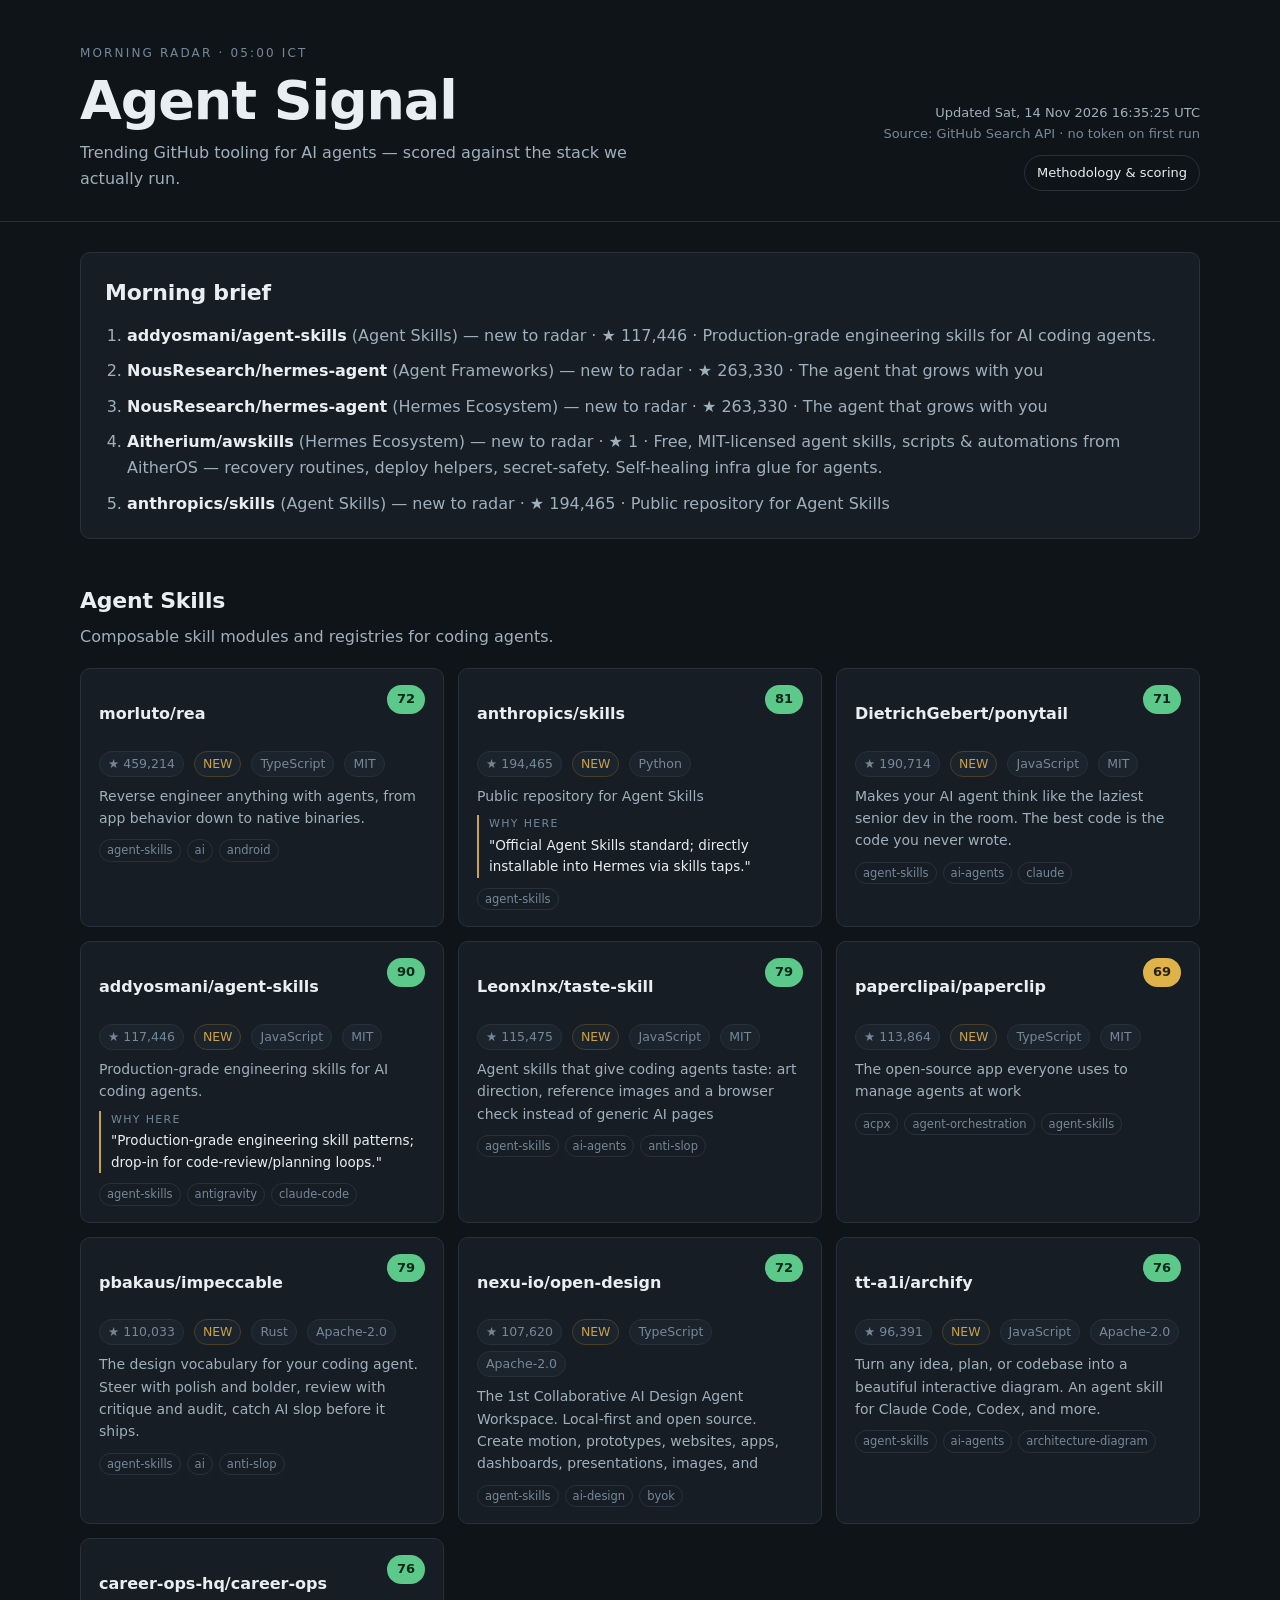
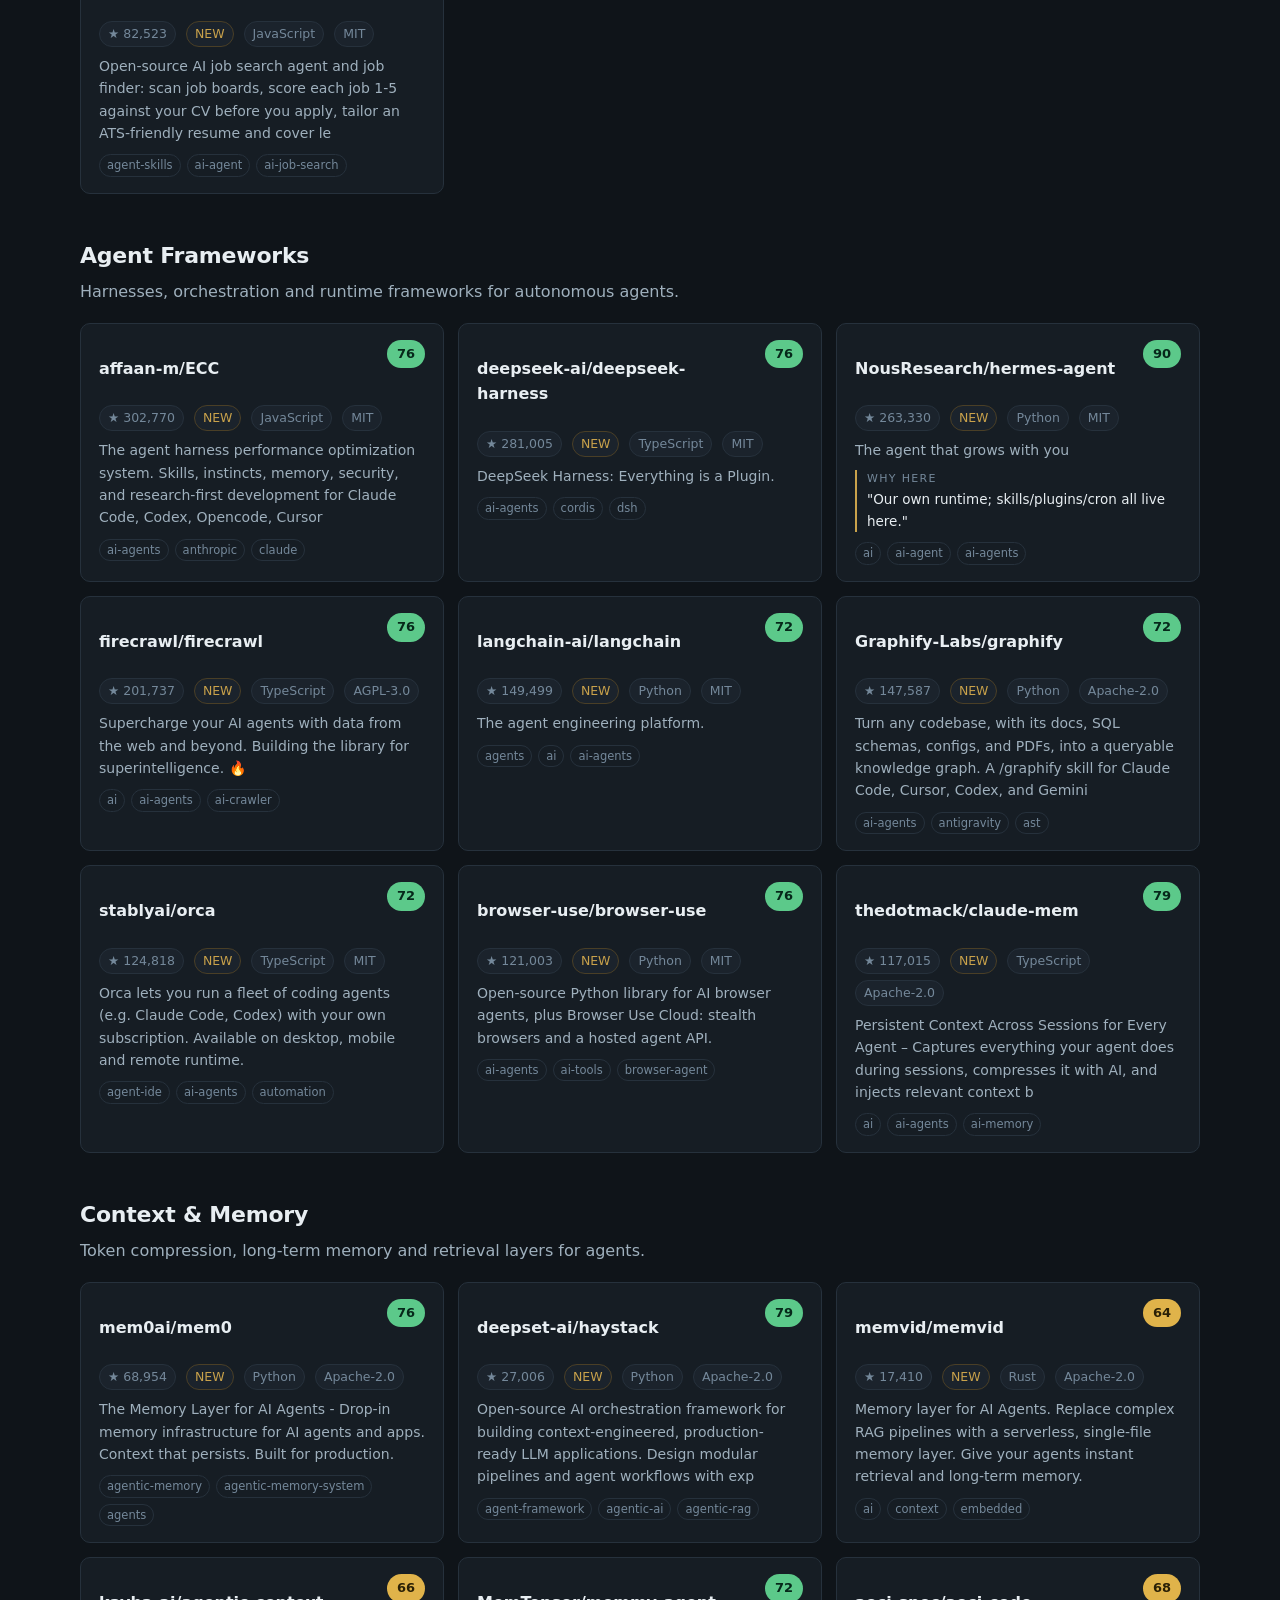
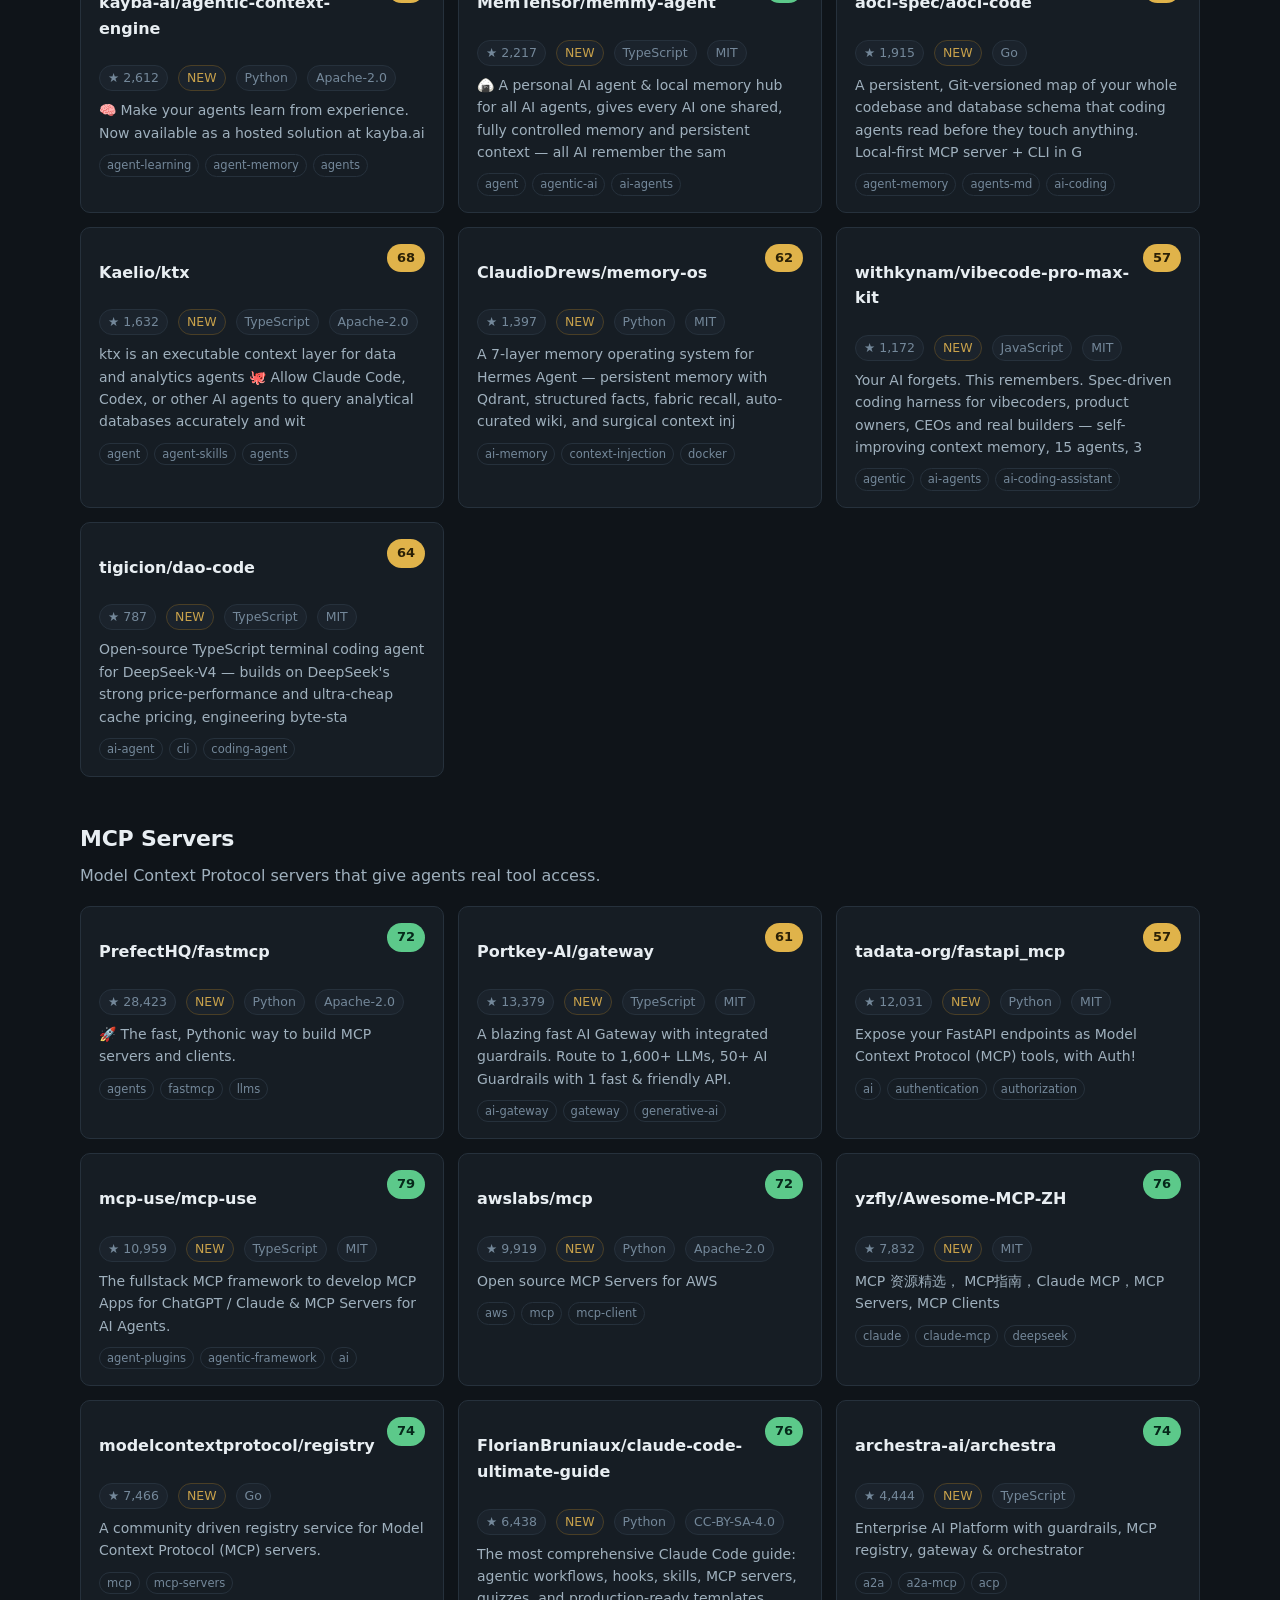
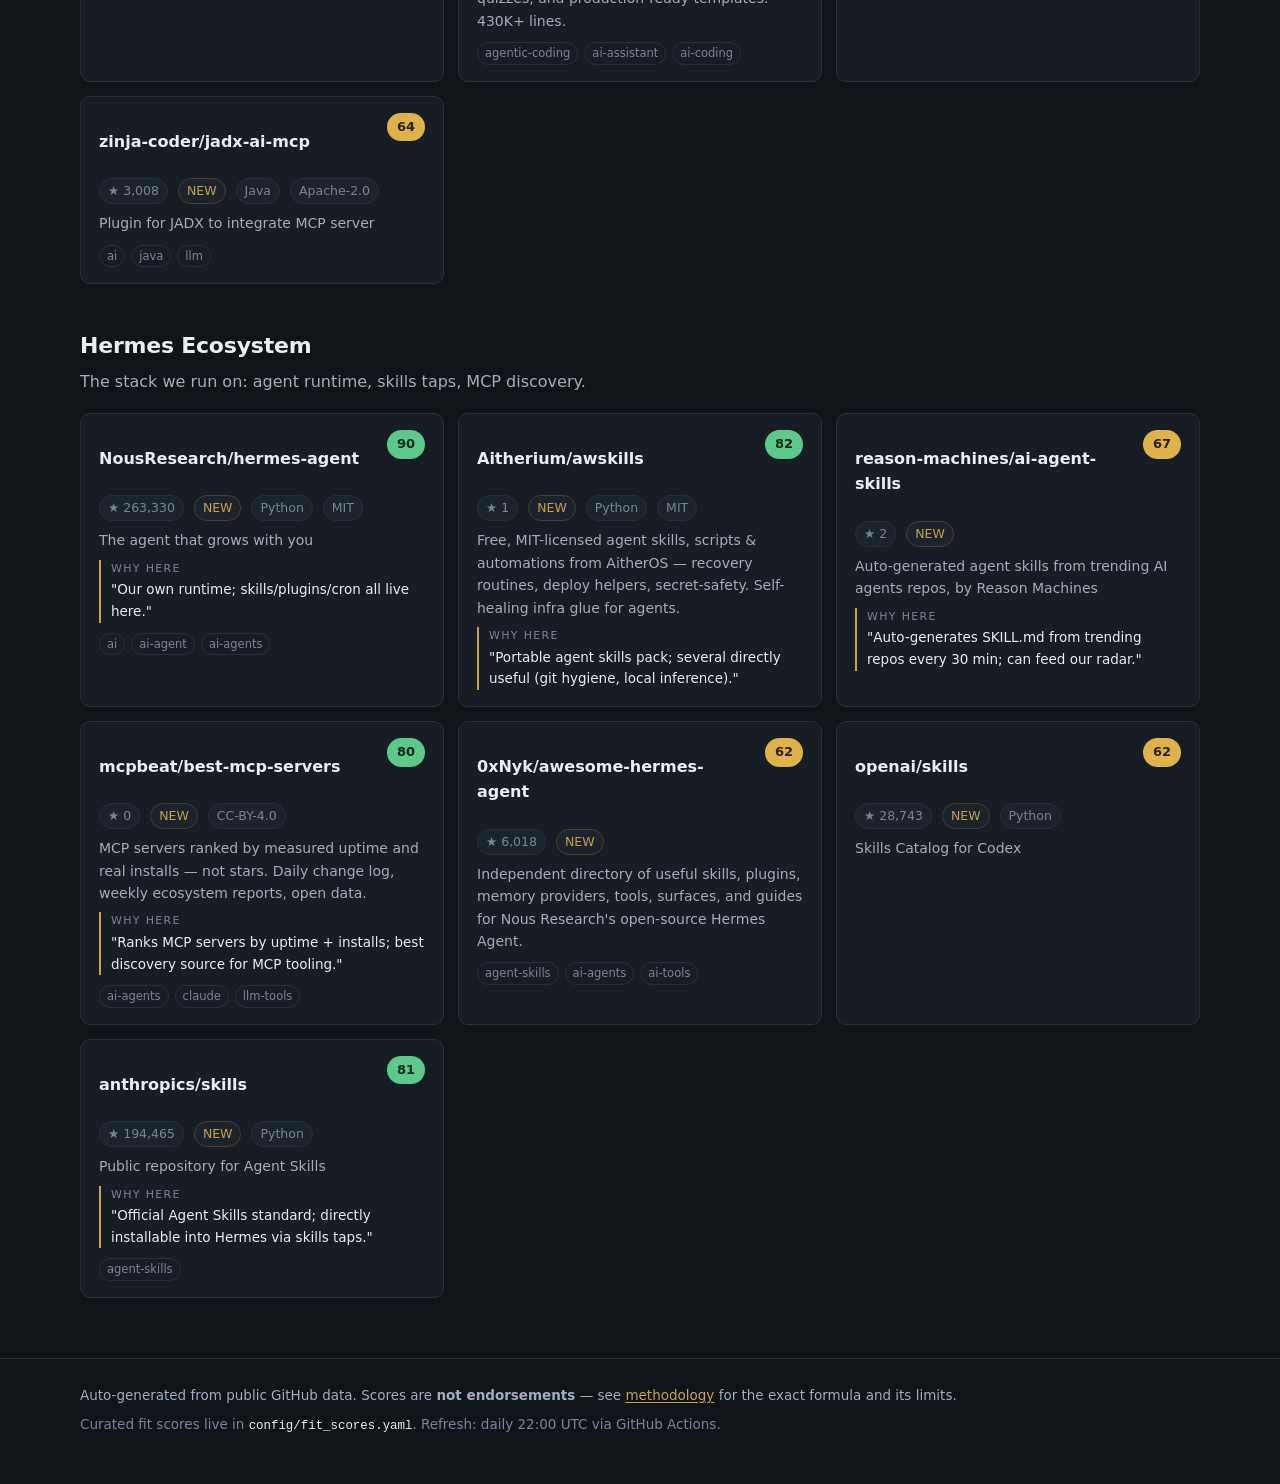
==== index.html @ 1b65b7cc "Agent Signal v1: daily GitHub radar for agent tooling" ====
<!DOCTYPE html>
<html lang="en">
<head>
<meta charset="utf-8">
<meta name="viewport" content="width=device-width, initial-scale=1">
<title>Agent Signal — Daily GitHub Radar for Agent Tooling</title>
<meta name="description" content="A morning radar of trending GitHub projects for AI agents: skills, frameworks, context/memory tools, MCP servers and the Hermes ecosystem — scored against our actual stack.">
<meta property="og:type" content="website">
<meta property="og:title" content="Agent Signal — Daily GitHub Radar">
<meta property="og:description" content="Trending agent tooling on GitHub, refreshed every morning at 05:00 ICT.">
<link rel="canonical" href="https://vaicauchuyentreninternet-crypto.github.io/agent-signal/">
<link rel="icon" href="assets/favicon.svg" type="image/svg+xml">
<link rel="stylesheet" href="css/styles.css">
</head>
<body>
<header class="site-head">
  <div class="wrap head-grid">
    <div>
      <p class="kicker">Morning radar · 05:00 ICT</p>
      <h1>Agent Signal</h1>
      <p class="lede">Trending GitHub tooling for AI agents — scored against the stack we actually run.</p>
    </div>
    <div class="head-meta">
      <p class="stamp">Updated <time id="updated" datetime="">—</time></p>
      <p class="stamp dim">Source: GitHub Search API · no token on first run</p>
      <a class="ghost-btn" href="methodology.html">Methodology &amp; scoring</a>
    </div>
  </div>
</header>

<main class="wrap">
  <section class="brief" aria-labelledby="brief-h">
    <h2 id="brief-h">Morning brief</h2>
    <ol id="brief-list" class="brief-list"><li>Loading…</li></ol>
  </section>

  <div id="sections"></div>
</main>

<footer class="site-foot">
  <div class="wrap foot-grid">
    <p>Auto-generated from public GitHub data. Scores are <strong>not endorsements</strong> — see
      <a href="methodology.html">methodology</a> for the exact formula and its limits.</p>
    <p class="dim">Curated fit scores live in <code>config/fit_scores.yaml</code>. Refresh: daily 22:00 UTC via GitHub Actions.</p>
  </div>
</footer>

<script defer src="js/main.js"></script>
</body>
</html>
---- css/styles.css ----
:root {
  --bg: #0f1419;
  --panel: #161d24;
  --panel-2: #1b232c;
  --line: #26313c;
  --ink: #e8eef2;
  --muted: #9fb0bd;
  --faint: #74889a;
  --acc: #c9a24b;
  --good: #5cc98a;
  --warn: #e0b34a;
  --bad: #8fa0ae;
  --radius: 10px;
}
* { box-sizing: border-box; }
html { -webkit-text-size-adjust: 100%; }
body {
  margin: 0;
  background: var(--bg);
  color: var(--ink);
  font: 16px/1.6 ui-sans-serif, system-ui, "Segoe UI", Roboto, Helvetica, Arial, sans-serif;
}
.wrap { width: min(1120px, calc(100% - 40px)); margin-inline: auto; }
a { color: var(--acc); text-decoration-thickness: 1px; text-underline-offset: 2px; }
a:focus-visible, button:focus-visible { outline: 2px solid var(--acc); outline-offset: 2px; }

/* Header */
.site-head { border-bottom: 1px solid var(--line); padding: 44px 0 30px; }
.head-grid { display: flex; flex-wrap: wrap; gap: 18px; justify-content: space-between; align-items: end; }
.kicker { margin: 0 0 10px; font-size: 12px; letter-spacing: .18em; text-transform: uppercase; color: var(--faint); }
h1 { margin: 0; font-size: clamp(34px, 5vw, 54px); line-height: 1.02; letter-spacing: -0.02em; }
.lede { margin: 12px 0 0; color: var(--muted); max-width: 56ch; }
.head-meta { text-align: right; }
.stamp { margin: 0; font-size: 13px; color: var(--muted); }
.dim { color: var(--faint); }
.ghost-btn {
  display: inline-block; margin-top: 10px; padding: 7px 12px;
  border: 1px solid var(--line); border-radius: 999px;
  color: var(--ink); text-decoration: none; font-size: 13px;
}
.ghost-btn:hover { border-color: var(--acc); }

/* Sections */
main.wrap { padding: 30px 0 60px; }
h2 { font-size: 22px; letter-spacing: -0.01em; margin: 0 0 6px; }
h3 { font-size: 18px; }
.blurb { color: var(--muted); margin: 0 0 18px; max-width: 70ch; }
section.block { margin-top: 44px; }

/* Brief */
.brief { border: 1px solid var(--line); background: var(--panel); border-radius: var(--radius); padding: 22px 24px; }
.brief-list { margin: 12px 0 0; padding-left: 22px; display: grid; gap: 10px; }
.brief-list li { color: var(--muted); }
.brief-list strong { color: var(--ink); }

/* Cards */
.grid { display: grid; grid-template-columns: repeat(auto-fill, minmax(300px, 1fr)); gap: 14px; }
.card {
  background: var(--panel); border: 1px solid var(--line); border-radius: var(--radius);
  padding: 16px 18px; display: flex; flex-direction: column; gap: 8px;
}
.card:hover { border-color: #384652; }
.card-top { display: flex; gap: 10px; align-items: start; justify-content: space-between; }
.card-name { font-weight: 650; font-size: 16px; }
.card-name a { color: var(--ink); text-decoration: none; }
.card-name a:hover { color: var(--acc); }
.meta { display: flex; flex-wrap: wrap; gap: 6px 10px; font-size: 12.5px; color: var(--faint); align-items: center; }
.chip { padding: 2px 8px; border-radius: 999px; border: 1px solid var(--line); background: var(--panel-2); }
.chip.delta { color: var(--good); border-color: #2c4a3a; }
.chip.new { color: var(--acc); border-color: #4a3f26; }
.badge {
  font-variant-numeric: tabular-nums; font-weight: 700; font-size: 13px;
  padding: 3px 9px; border-radius: 999px; border: 1px solid transparent;
}
.badge.hi { color: #06281a; background: var(--good); }
.badge.mid { color: #2a2006; background: var(--warn); }
.badge.low { color: #dfe7ec; background: var(--bad); }
.blurb-sm { margin: 0; color: var(--muted); font-size: 14px; }
.fit { margin: 0; font-size: 13.5px; color: var(--ink); border-left: 2px solid var(--acc); padding-left: 10px; }
.fit-label { display: block; font-size: 11px; letter-spacing: .12em; text-transform: uppercase; color: var(--faint); margin-bottom: 2px; }
.tags { display: flex; flex-wrap: wrap; gap: 6px; margin-top: 2px; }
.tag { font-size: 11.5px; color: var(--faint); border: 1px solid var(--line); border-radius: 999px; padding: 1px 7px; }

/* Footer */
.site-foot { border-top: 1px solid var(--line); padding: 26px 0 40px; font-size: 13.5px; color: var(--muted); }
.foot-grid p { margin: 0 0 8px; }
code { font-family: ui-monospace, SFMono-Regular, Consolas, monospace; font-size: .92em; color: var(--ink); }

@media (max-width: 640px) {
  .head-meta { text-align: left; }
  .wrap { width: calc(100% - 28px); }
  .grid { grid-template-columns: 1fr; }
}
@media (prefers-reduced-motion: reduce) {
  * { animation: none !important; transition: none !important; }
}
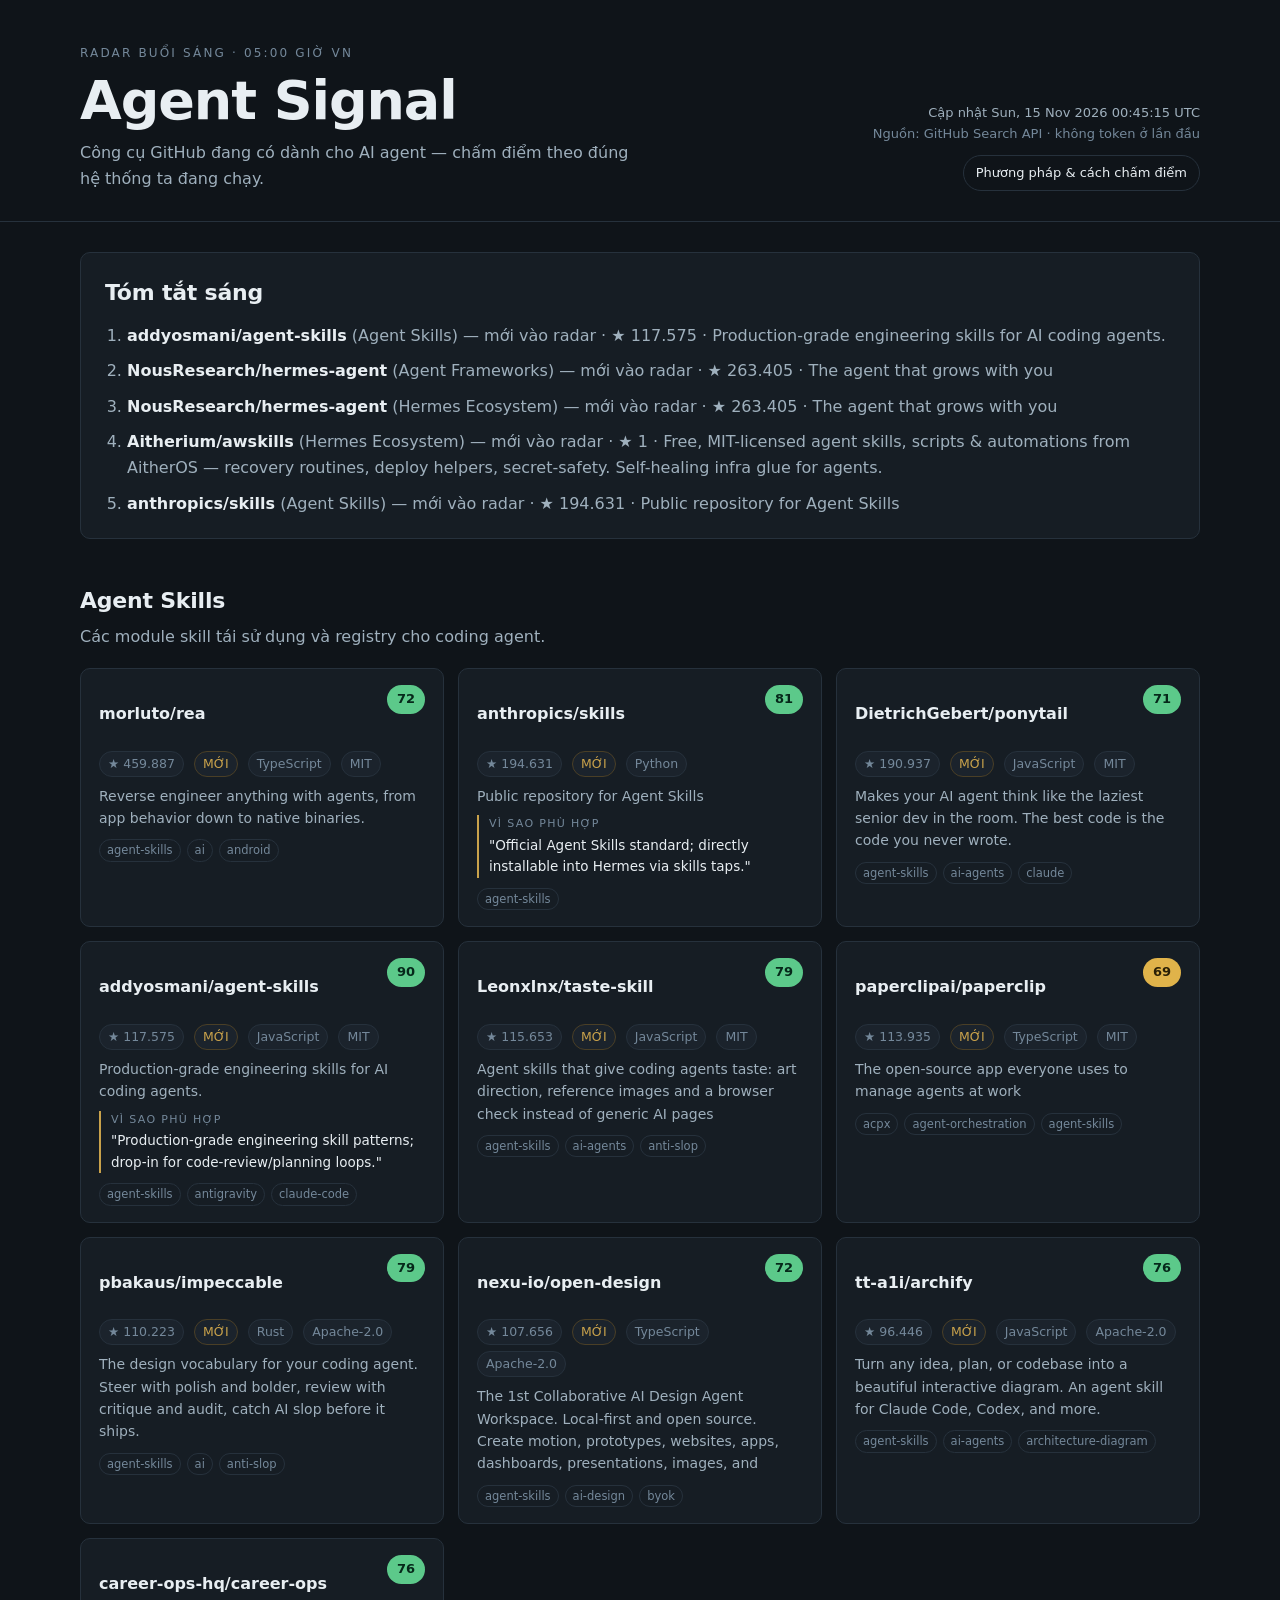
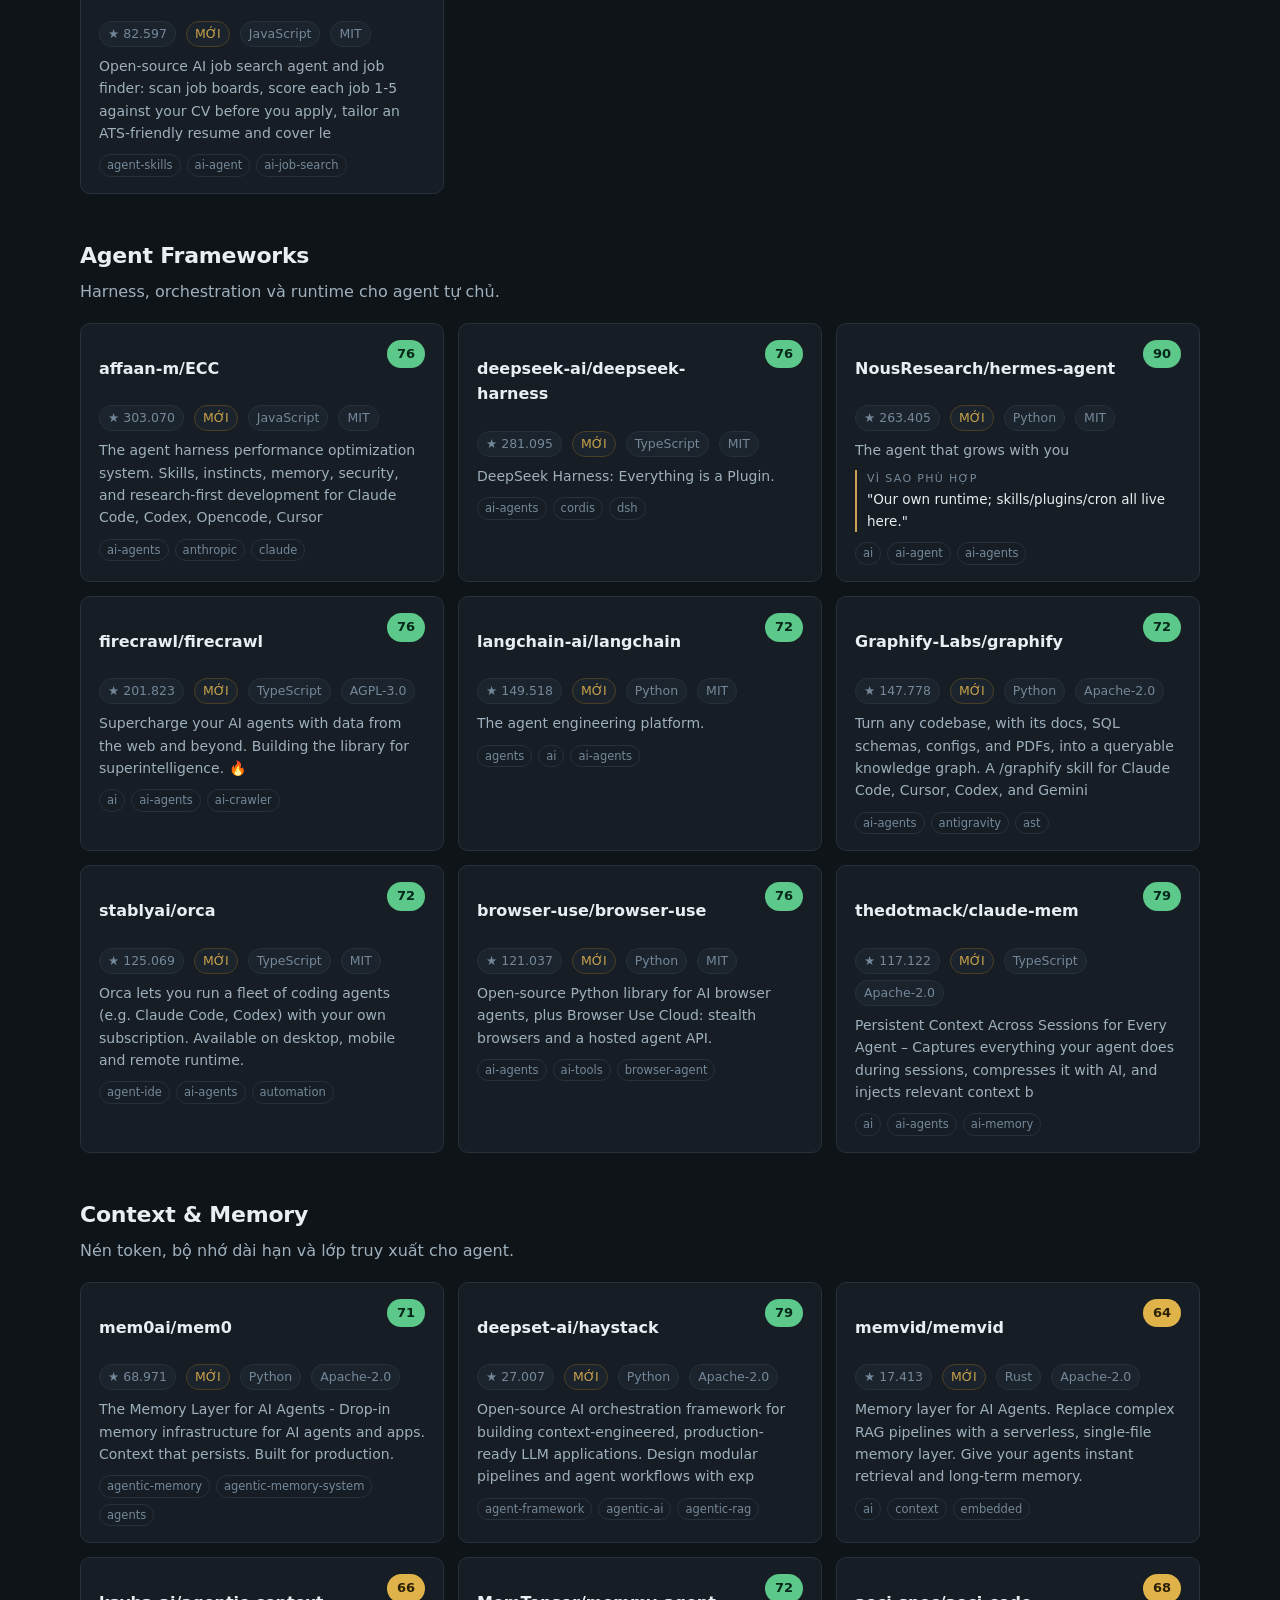
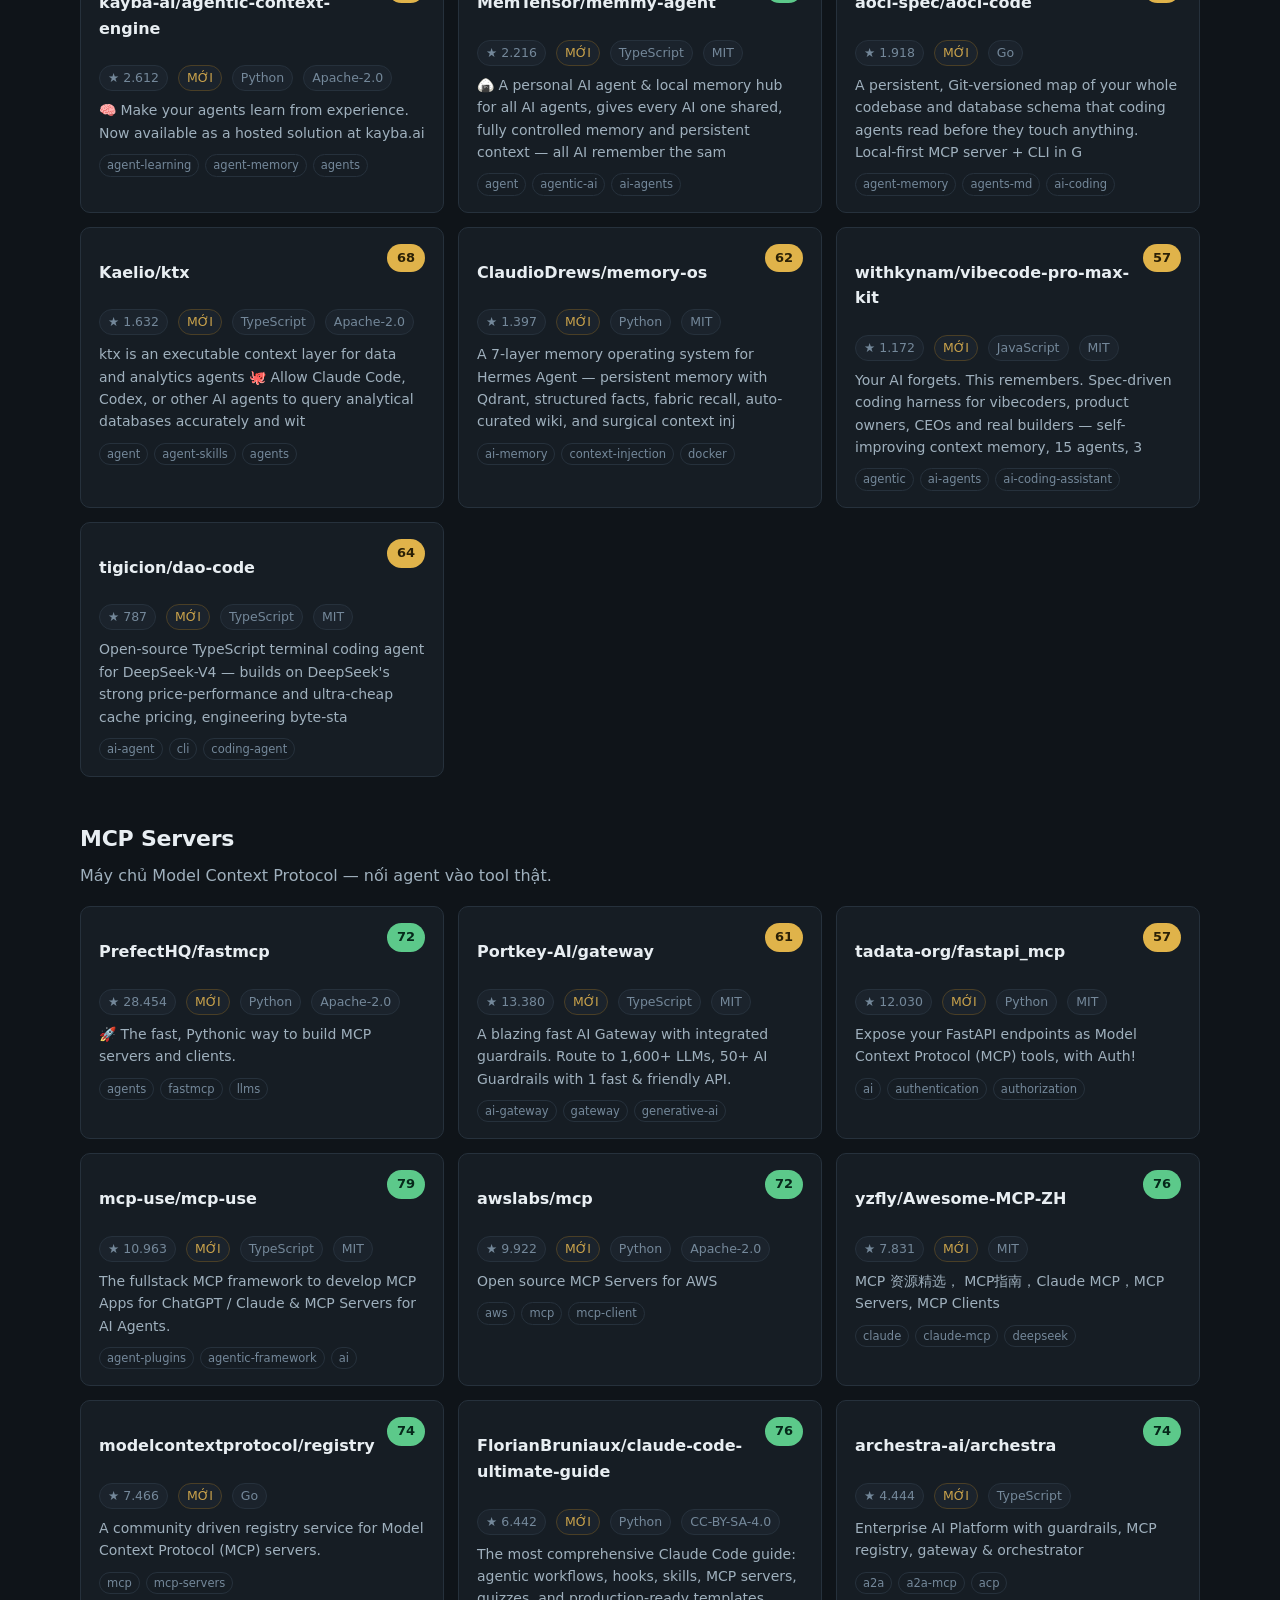
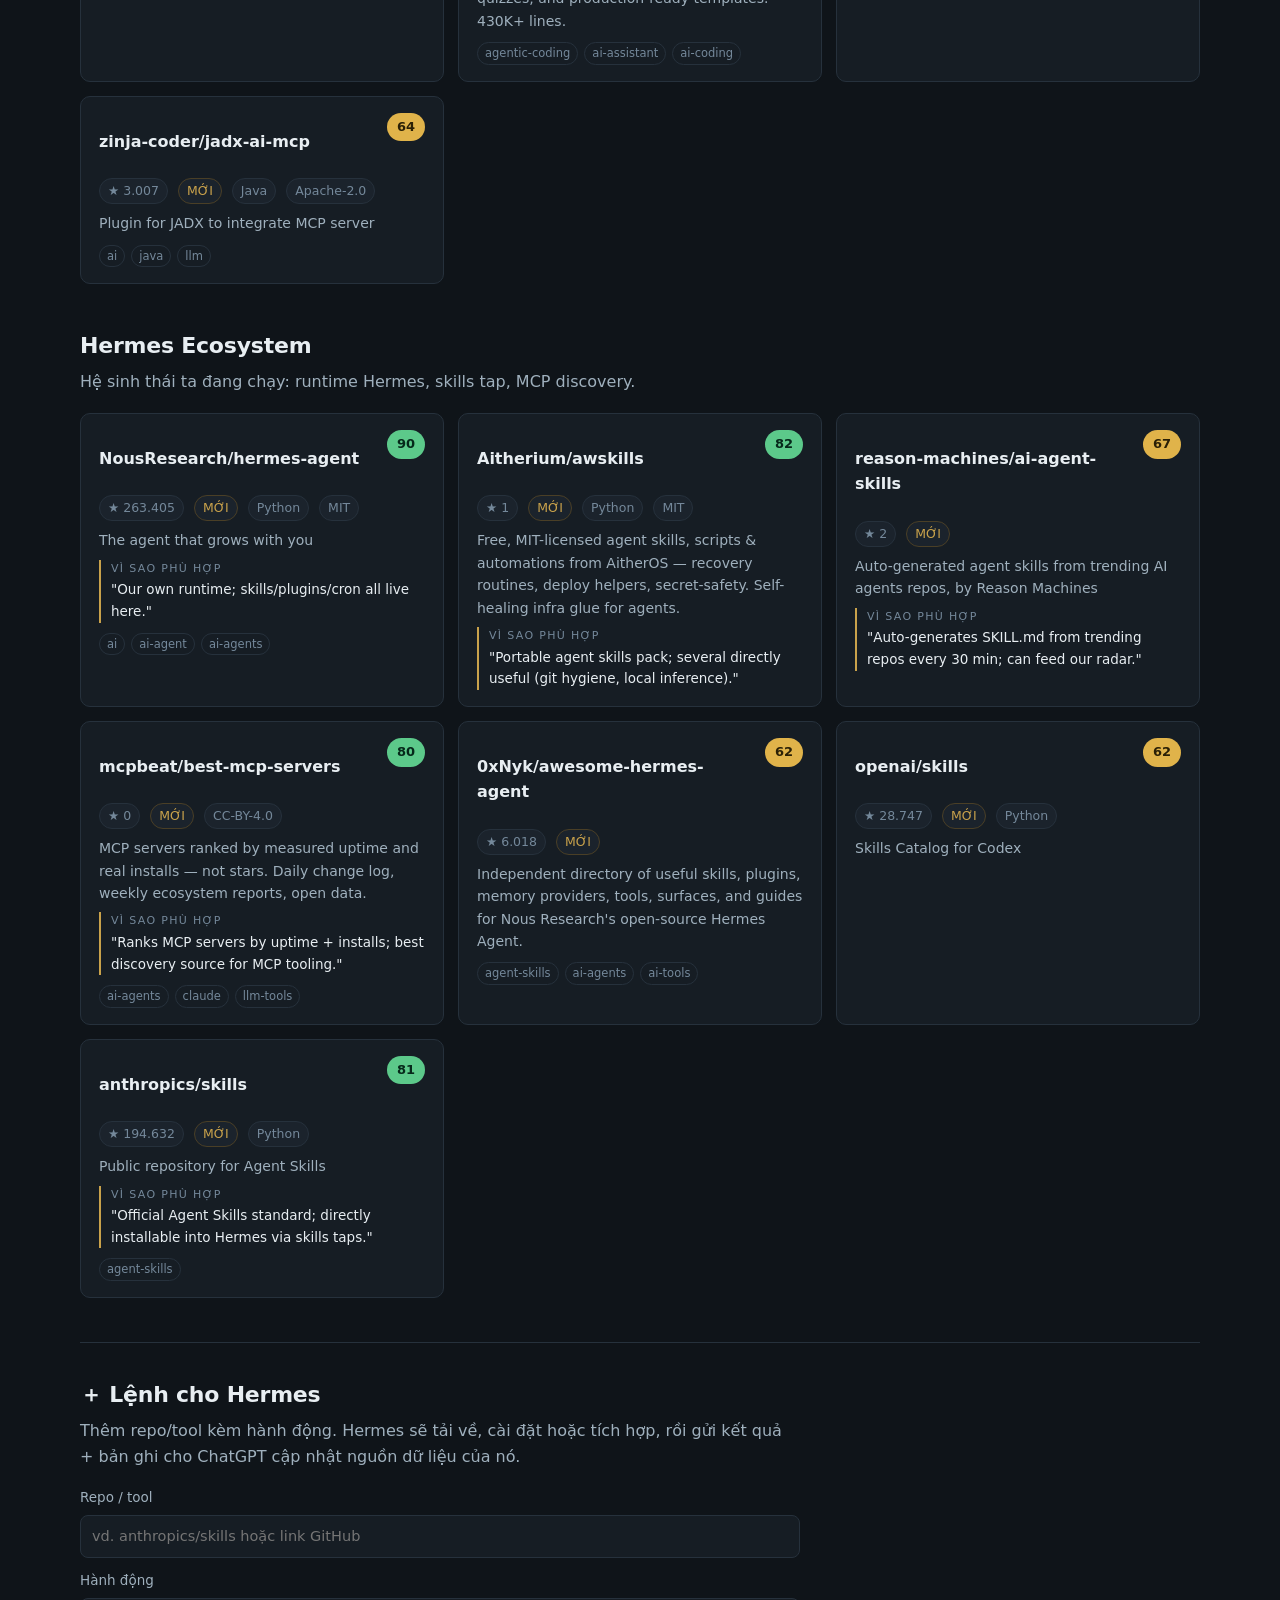
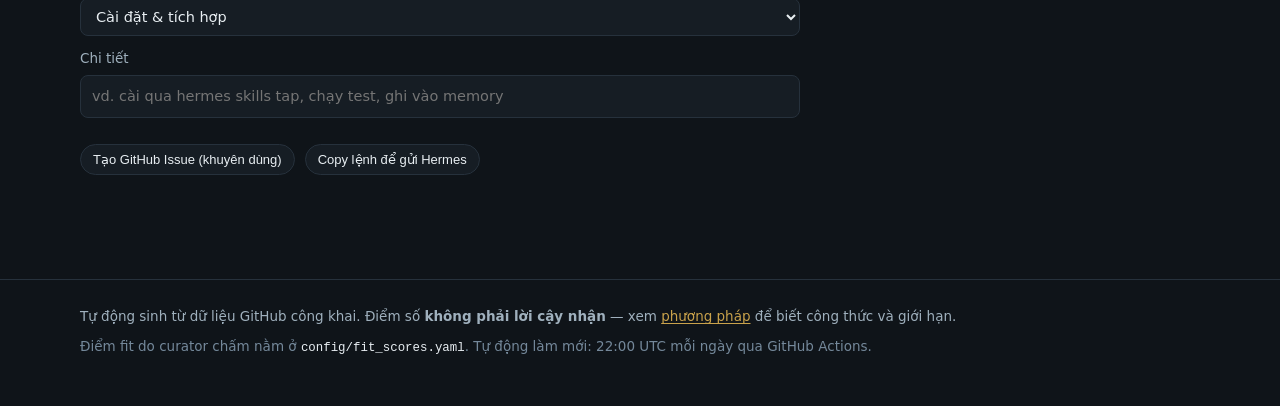
==== commit 95943b55: "Agent Signal: Vietnamese UI, inbox command panel (GitHub issues), VN category copy" ====
--- a/index.html
+++ b/index.html
@@ -1,13 +1,14 @@
 <!DOCTYPE html>
-<html lang="en">
+<html lang="vi">
 <head>
 <meta charset="utf-8">
 <meta name="viewport" content="width=device-width, initial-scale=1">
-<title>Agent Signal — Daily GitHub Radar for Agent Tooling</title>
-<meta name="description" content="A morning radar of trending GitHub projects for AI agents: skills, frameworks, context/memory tools, MCP servers and the Hermes ecosystem — scored against our actual stack.">
+<title>Agent Signal — Radar GitHub hằng ngày cho agent tooling</title>
+<meta name="description" content="Bản tin sáng về các dự án GitHub đang có cho AI agents: skills, framework, context/memory, MCP servers và hệ sinh thái Hermes — chấm điểm theo đúng stack ta đang dùng.">
 <meta property="og:type" content="website">
-<meta property="og:title" content="Agent Signal — Daily GitHub Radar">
-<meta property="og:description" content="Trending agent tooling on GitHub, refreshed every morning at 05:00 ICT.">
+<meta property="og:locale" content="vi_VN">
+<meta property="og:title" content="Agent Signal — Radar GitHub hằng ngày cho agent tooling">
+<meta property="og:description" content="Cập nhật mỗi sáng 05:00 ICT: tool/skill mới nổi trên GitHub, kèm điểm số và ghi chú vì sao nên dùng.">
 <link rel="canonical" href="https://vaicauchuyentreninternet-crypto.github.io/agent-signal/">
 <link rel="icon" href="assets/favicon.svg" type="image/svg+xml">
 <link rel="stylesheet" href="css/styles.css">
@@ -16,32 +17,61 @@
 <header class="site-head">
   <div class="wrap head-grid">
     <div>
-      <p class="kicker">Morning radar · 05:00 ICT</p>
+      <p class="kicker">Radar buổi sáng · 05:00 giờ VN</p>
       <h1>Agent Signal</h1>
-      <p class="lede">Trending GitHub tooling for AI agents — scored against the stack we actually run.</p>
+      <p class="lede">Công cụ GitHub đang có dành cho AI agent — chấm điểm theo đúng hệ thống ta đang chạy.</p>
     </div>
     <div class="head-meta">
-      <p class="stamp">Updated <time id="updated" datetime="">—</time></p>
-      <p class="stamp dim">Source: GitHub Search API · no token on first run</p>
-      <a class="ghost-btn" href="methodology.html">Methodology &amp; scoring</a>
+      <p class="stamp">Cập nhật <time id="updated" datetime="">—</time></p>
+      <p class="stamp dim">Nguồn: GitHub Search API · không token ở lần đầu</p>
+      <a class="ghost-btn" href="methodology.html">Phương pháp &amp; cách chấm điểm</a>
     </div>
   </div>
 </header>
 
 <main class="wrap">
   <section class="brief" aria-labelledby="brief-h">
-    <h2 id="brief-h">Morning brief</h2>
-    <ol id="brief-list" class="brief-list"><li>Loading…</li></ol>
+    <h2 id="brief-h">Tóm tắt sáng</h2>
+    <ol id="brief-list" class="brief-list"><li>Đang tải…</li></ol>
   </section>
 
   <div id="sections"></div>
+
+  <section class="inbox block" aria-labelledby="inbox-h">
+    <h2 id="inbox-h">＋ Lệnh cho Hermes</h2>
+    <p class="blurb">
+      Thêm repo/tool kèm hành động. Hermes sẽ tải về, cài đặt hoặc tích hợp,
+      rồi gửi kết quả + bản ghi cho ChatGPT cập nhật nguồn dữ liệu của nó.
+    </p>
+    <form id="cmd-form" class="inbox-form">
+      <label>Repo / tool
+        <input id="cmd-repo" type="text" required placeholder="vd. anthropics/skills hoặc link GitHub">
+      </label>
+      <label>Hành động
+        <select id="cmd-action">
+          <option>Cài đặt &amp; tích hợp</option>
+          <option>Clone về để học</option>
+          <option>Viết skill / công cụ mới</option>
+          <option>Chỉ ghi nhớ nguồn dữ liệu</option>
+        </select>
+      </label>
+      <label>Chi tiết
+        <input id="cmd-note" type="text" placeholder="vd. cài qua hermes skills tap, chạy test, ghi vào memory">
+      </label>
+      <div class="inbox-actions">
+        <button type="submit" class="ghost-btn" id="btn-issue">Tạo GitHub Issue (khuyên dùng)</button>
+        <button type="button" class="ghost-btn" id="btn-copy">Copy lệnh để gửi Hermes</button>
+      </div>
+      <p id="cmd-out" class="dim" role="status"></p>
+    </form>
+  </section>
 </main>
 
 <footer class="site-foot">
   <div class="wrap foot-grid">
-    <p>Auto-generated from public GitHub data. Scores are <strong>not endorsements</strong> — see
-      <a href="methodology.html">methodology</a> for the exact formula and its limits.</p>
-    <p class="dim">Curated fit scores live in <code>config/fit_scores.yaml</code>. Refresh: daily 22:00 UTC via GitHub Actions.</p>
+    <p>Tự động sinh từ dữ liệu GitHub công khai. Điểm số <strong>không phải lời cậy nhận</strong> — xem
+      <a href="methodology.html">phương pháp</a> để biết công thức và giới hạn.</p>
+    <p class="dim">Điểm fit do curator chấm nằm ở <code>config/fit_scores.yaml</code>. Tự động làm mới: 22:00 UTC mỗi ngày qua GitHub Actions.</p>
   </div>
 </footer>
 
--- a/css/styles.css
+++ b/css/styles.css
@@ -94,3 +94,17 @@
 @media (prefers-reduced-motion: reduce) {
   * { animation: none !important; transition: none !important; }
 }
+
+/* Inbox — lệnh cho Hermes */
+.inbox { border-top: 1px solid var(--line); padding-top: 34px; margin-top: 50px; }
+.inbox-form { display: grid; gap: 12px; max-width: 720px; }
+.inbox-form label { display: grid; gap: 6px; font-size: 13.5px; color: var(--muted); }
+.inbox-form input, .inbox-form select {
+  background: var(--panel); color: var(--ink);
+  border: 1px solid var(--line); border-radius: 8px;
+  padding: 9px 11px; font: inherit; font-size: 14.5px;
+}
+.inbox-form input:focus, .inbox-form select:focus { outline: 2px solid var(--acc); outline-offset: 1px; }
+.inbox-actions { display: flex; flex-wrap: wrap; gap: 10px; margin-top: 4px; }
+.inbox-actions .ghost-btn { cursor: pointer; background: var(--panel); }
+.inbox-actions .ghost-btn:hover { border-color: var(--acc); }
